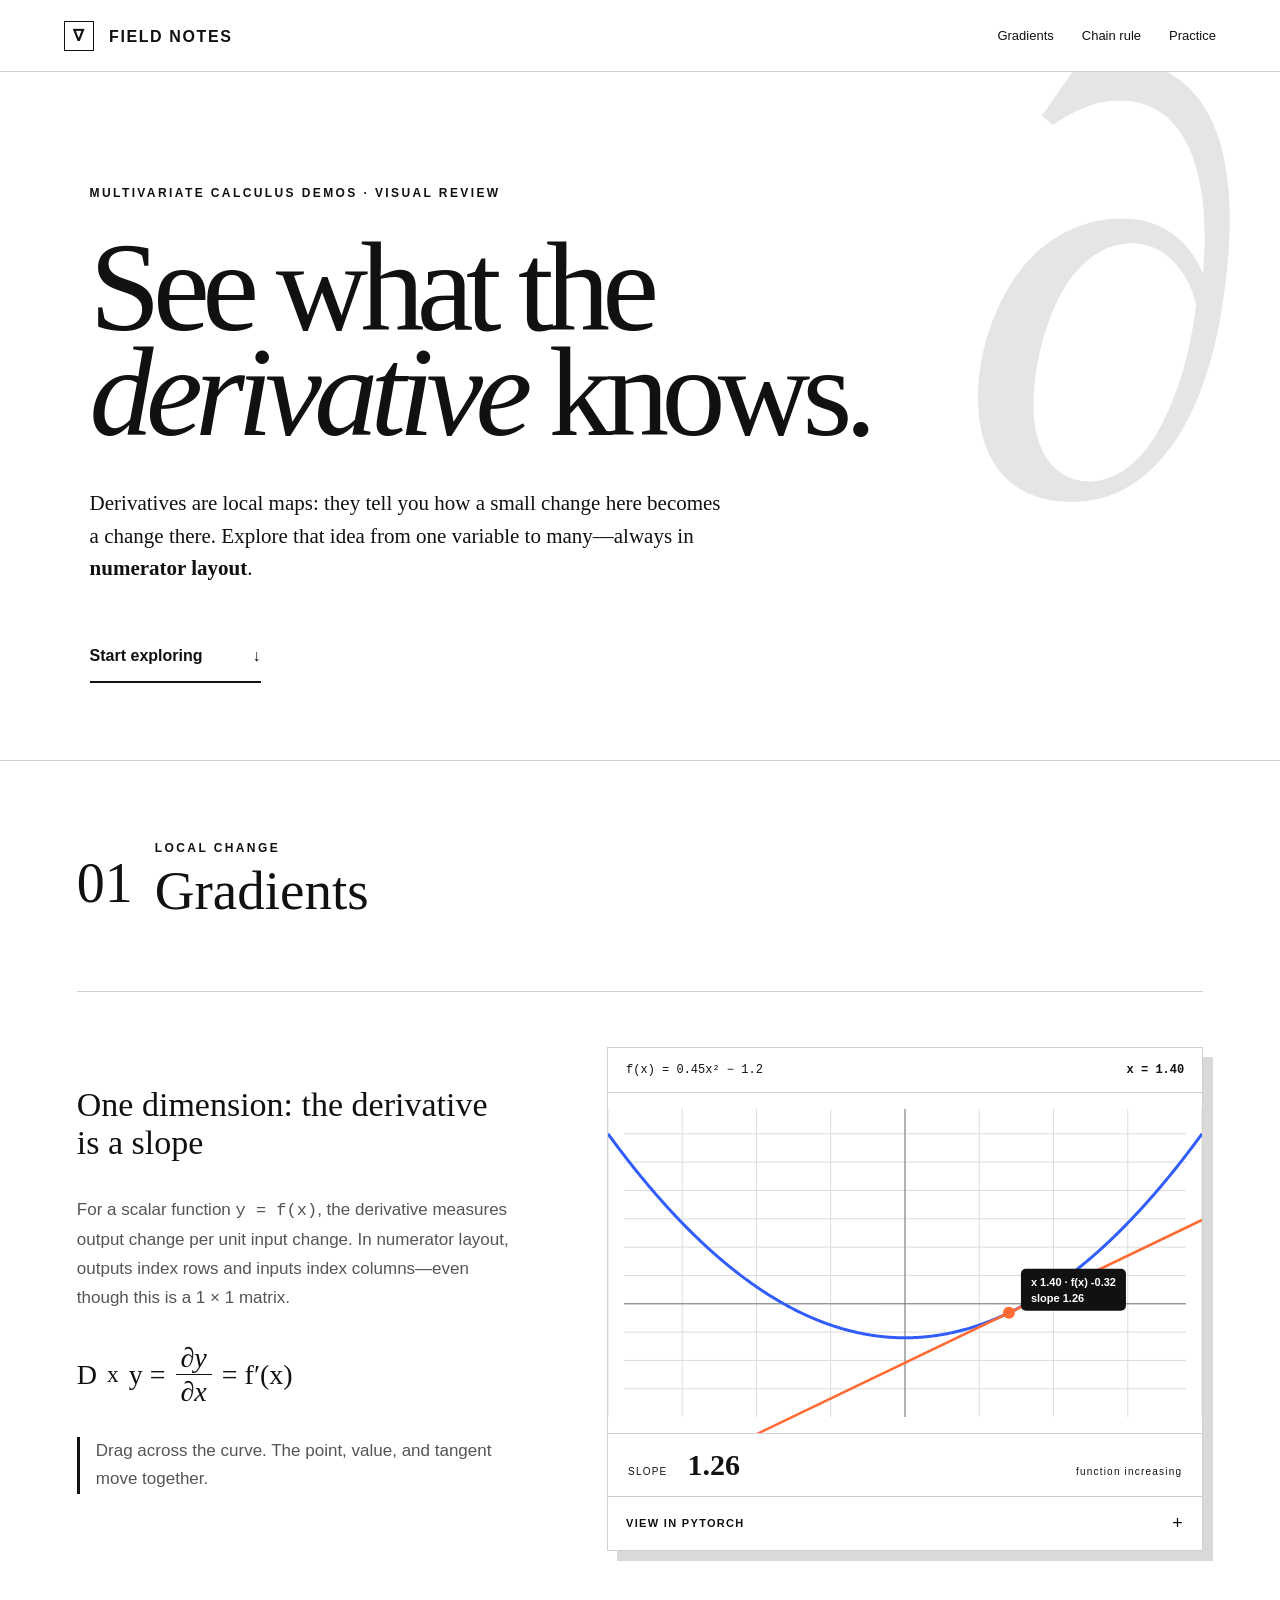
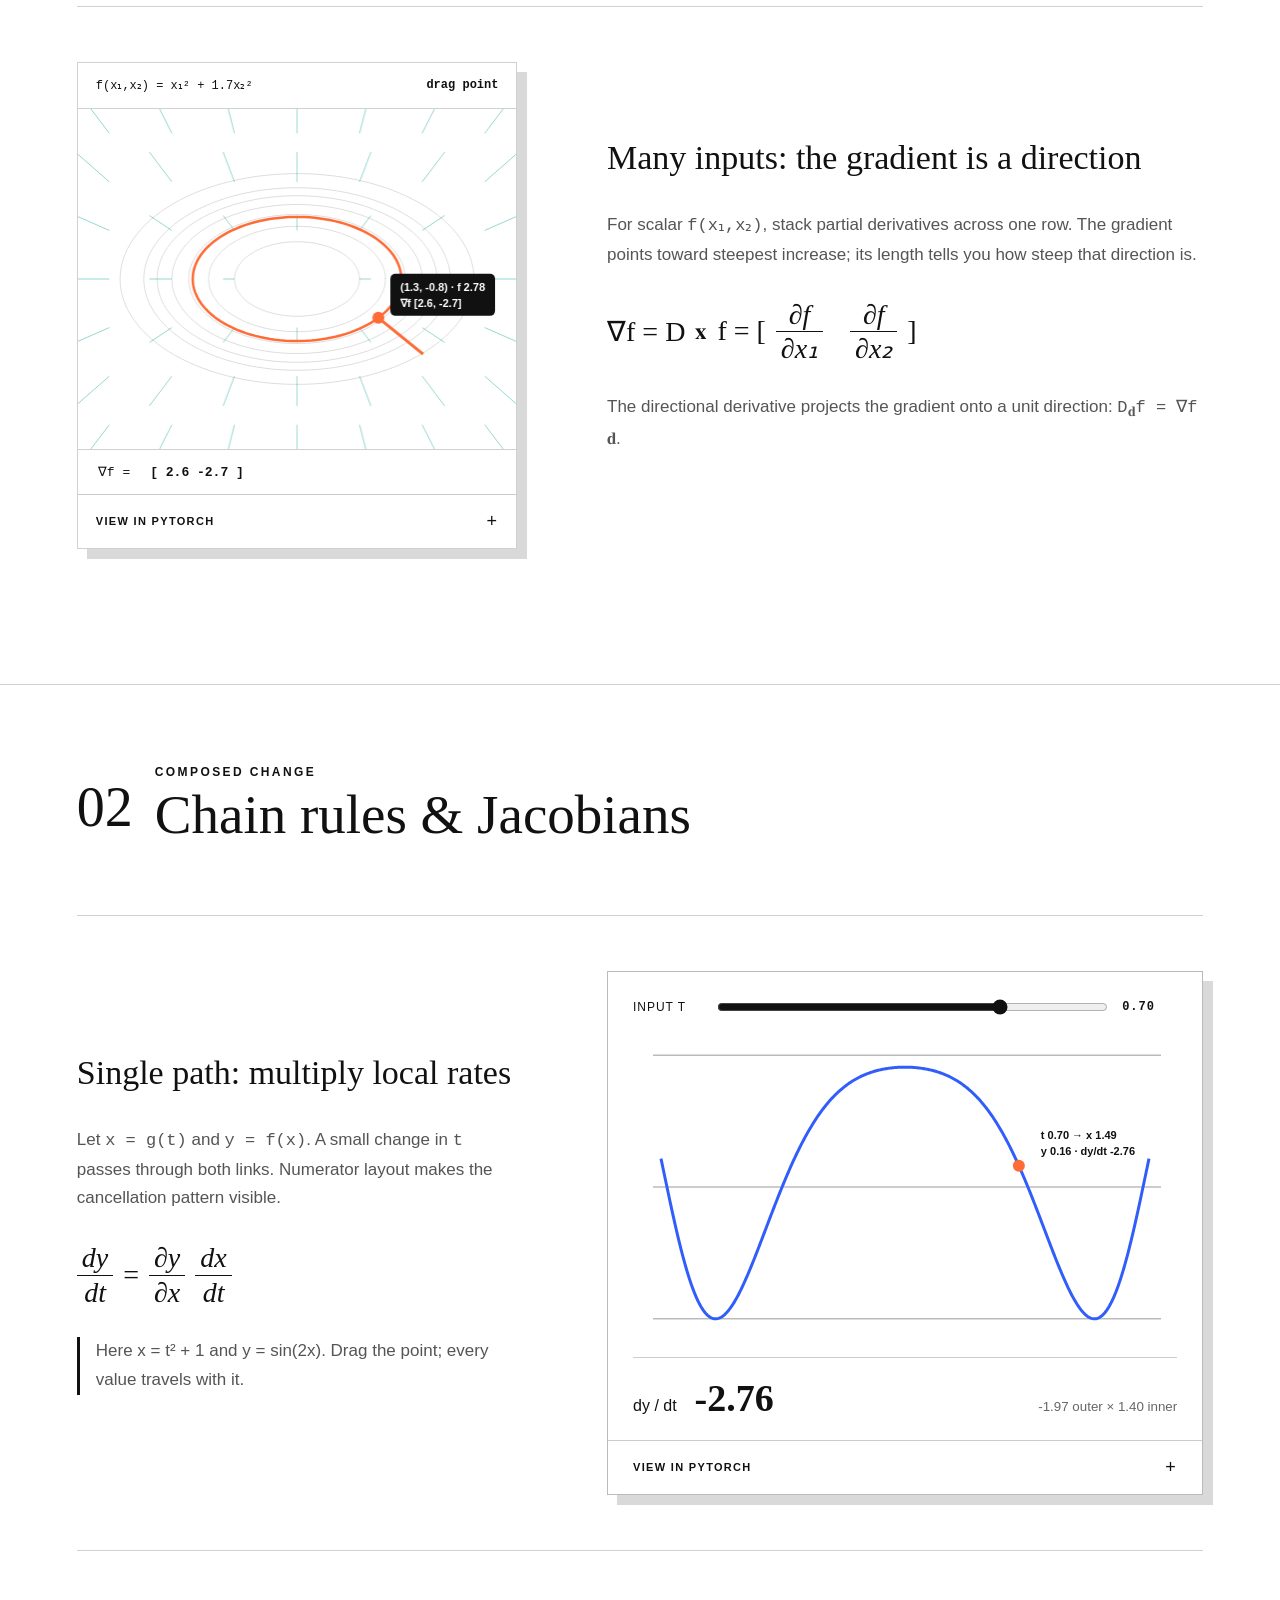
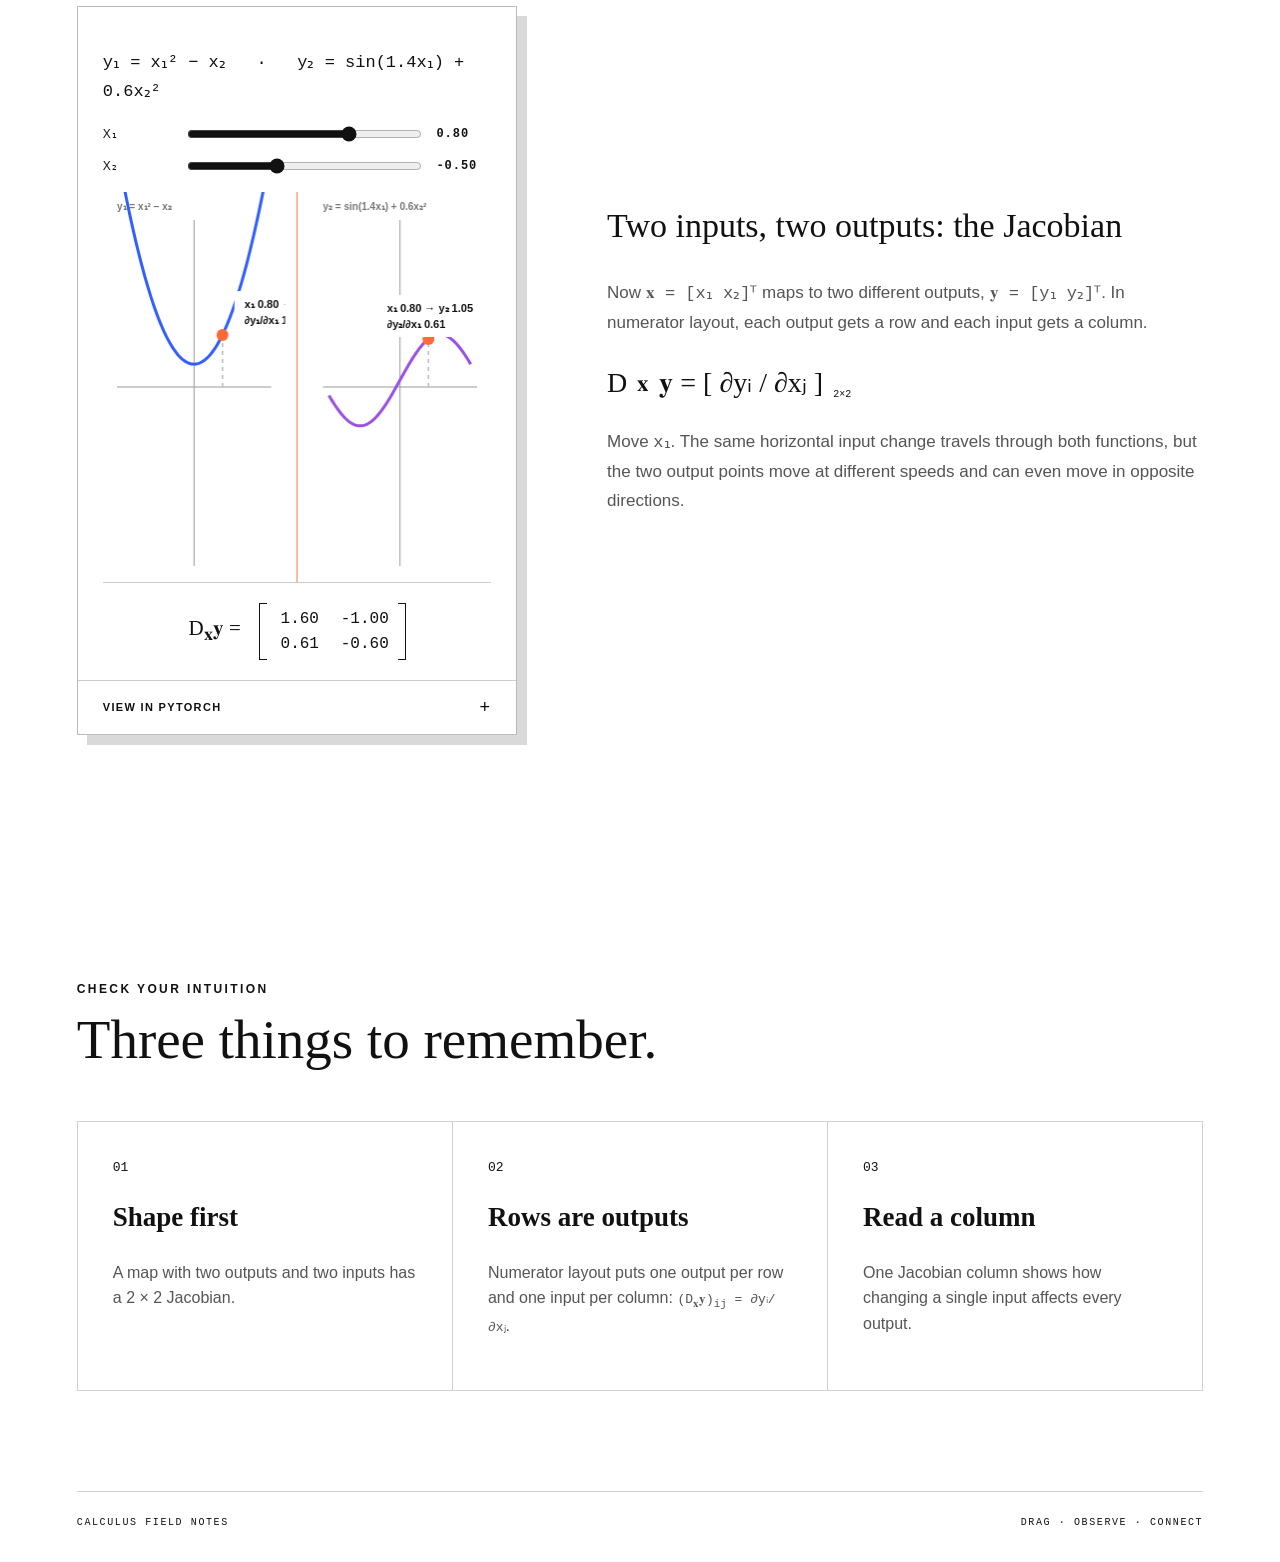
==== multivariate-calculus-demos.html @ 40717af7 "Build static multivariate calculus demos" ====
<!doctype html><html lang="en"><head><meta charset="utf-8"><meta name="viewport" content="width=device-width,initial-scale=1"><meta name="description" content="Interactive multivariate calculus demos in numerator layout."><title>Multivariate Calculus Demos</title><link rel="stylesheet" href="styles.css"><script src="app.js" defer></script></head><body>
<nav><a class="brand" href="index.html"><span>∇</span> FIELD NOTES</a><div><a href="#gradient">Gradients</a><a href="#chain">Chain rule</a><a href="#practice">Practice</a></div></nav><main>
<section class="hero" id="top"><p class="eyebrow">MULTIVARIATE CALCULUS DEMOS · VISUAL REVIEW</p><h1>See what the<br><em>derivative</em> knows.</h1><p class="lede">Derivatives are local maps: they tell you how a small change here becomes a change there. Explore that idea from one variable to many—always in <strong>numerator layout</strong>.</p><a class="start" href="#gradient">Start exploring <span>↓</span></a></section>
<section class="chapter" id="gradient"><header><span>01</span><div><p>LOCAL CHANGE</p><h2>Gradients</h2></div></header>
<div class="concept"><div><h3>One dimension: the derivative is a slope</h3><p>For a scalar function <code>y = f(x)</code>, the derivative measures output change per unit input change. In numerator layout, outputs index rows and inputs index columns—even though this is a 1 × 1 matrix.</p><div class="formula">D<sub>x</sub>y = <span class="frac"><i>∂y</i><i>∂x</i></span> = f′(x)</div><p class="hint">Drag across the curve. The point, value, and tangent move together.</p></div><div class="lab"><div class="labtop"><span>f(x) = 0.45x² − 1.2</span><b id="one-top"></b></div><canvas id="one" class="plot" aria-label="Interactive parabola"></canvas><div class="readout"><span>SLOPE</span><strong id="slope"></strong><small id="trend"></small></div><details><summary>View in PyTorch <span>+</span></summary><pre><code>import torch

x = torch.tensor(1.4, requires_grad=True)
y = 0.45 * x**2 - 1.2
y.backward()

print(y.item())       # f(x)
print(x.grad.item())  # df/dx = 0.9x</code></pre></details></div></div>
<div class="concept reverse"><div><h3>Many inputs: the gradient is a direction</h3><p>For scalar <code>f(x₁,x₂)</code>, stack partial derivatives across one row. The gradient points toward steepest increase; its length tells you how steep that direction is.</p><div class="formula">∇f = D<sub>𝐱</sub>f = [ <span class="frac"><i>∂f</i><i>∂x₁</i></span> &nbsp; <span class="frac"><i>∂f</i><i>∂x₂</i></span> ]</div><p>The directional derivative projects the gradient onto a unit direction: <code>D<sub>𝐝</sub>f = ∇f 𝐝</code>.</p></div><div class="lab"><div class="labtop"><span>f(x₁,x₂) = x₁² + 1.7x₂²</span><b>drag point</b></div><canvas id="gradient-plot" class="plot" aria-label="Interactive contour and gradient field"></canvas><div class="vector"><span>∇f =</span><strong id="grad-value"></strong></div><details><summary>View in PyTorch <span>+</span></summary><pre><code>import torch

x = torch.tensor([1.3, -0.8], requires_grad=True)
f = x[0]**2 + 1.7 * x[1]**2
f.backward()

print(f.item())  # scalar output
print(x.grad)    # [∂f/∂x₁, ∂f/∂x₂]</code></pre></details></div></div></section>
<section class="chapter dark" id="chain"><header><span>02</span><div><p>COMPOSED CHANGE</p><h2>Chain rules & Jacobians</h2></div></header>
<div class="concept"><div><h3>Single path: multiply local rates</h3><p>Let <code>x = g(t)</code> and <code>y = f(x)</code>. A small change in <code>t</code> passes through both links. Numerator layout makes the cancellation pattern visible.</p><div class="formula light"><span class="frac"><i>dy</i><i>dt</i></span> = <span class="frac"><i>∂y</i><i>∂x</i></span> <span class="frac"><i>dx</i><i>dt</i></span></div><p class="hint">Here x = t² + 1 and y = sin(2x). Drag the point; every value travels with it.</p></div><div class="chainlab"><label class="slider"><span>input t</span><input id="t-slider" type="range" min="-1.5" max="1.5" step=".01" value=".7"><b id="t-value"></b></label><canvas id="chain-plot" class="plot curveplot" aria-label="Interactive composite curve"></canvas><div class="result"><span>dy / dt</span><strong id="chain-value"></strong><small id="rates"></small></div><details><summary>View in PyTorch <span>+</span></summary><pre><code>import torch

t = torch.tensor(0.7, requires_grad=True)
x = t**2 + 1
y = torch.sin(2 * x)
y.backward()

print(t.grad.item())  # dy/dt
# autograd multiplies dy/dx by dx/dt</code></pre></details></div></div>
<div class="concept reverse"><div><h3>Two inputs, two outputs: the Jacobian</h3><p>Now <code>𝐱 = [x₁ x₂]ᵀ</code> maps to two different outputs, <code>𝐲 = [y₁ y₂]ᵀ</code>. In numerator layout, each output gets a row and each input gets a column.</p><div class="formula light">D<sub>𝐱</sub>𝐲 = [ ∂yᵢ / ∂xⱼ ] <span class="dim">2×2</span></div><p>Move <code>x₁</code>. The same horizontal input change travels through both functions, but the two output points move at different speeds and can even move in opposite directions.</p></div><div class="matrixlab"><p class="matrix-title">y₁ = x₁² − x₂ &nbsp; · &nbsp; y₂ = sin(1.4x₁) + 0.6x₂²</p><label class="slider"><span>x₁</span><input id="x1-slider" type="range" min="-2" max="2" step=".01" value=".8"><b id="x1-value"></b></label><label class="slider"><span>x₂</span><input id="x2-slider" type="range" min="-2" max="2" step=".01" value="-.5"><b id="x2-value"></b></label><canvas id="multi-plot" class="plot quadrantplot" aria-label="Two coordinated output plots"></canvas><div class="jacobian-wrap"><span>D<sub>𝐱</sub>𝐲 =</span><div class="matrix" id="jacobian"></div></div><details><summary>View in PyTorch <span>+</span></summary><pre><code>import torch

def outputs(x):
    x1, x2 = x
    y1 = x1**2 - x2
    y2 = torch.sin(1.4*x1) + 0.6*x2**2
    return torch.stack([y1, y2])

x = torch.tensor([0.8, -0.5])
J = torch.func.jacrev(outputs)(x)
print(J)  # rows: outputs, columns: inputs</code></pre></details></div></div></section>
<section class="practice" id="practice"><p class="eyebrow">CHECK YOUR INTUITION</p><h2>Three things to remember.</h2><div class="takeaways"><article><span>01</span><h3>Shape first</h3><p>A map with two outputs and two inputs has a 2 × 2 Jacobian.</p></article><article><span>02</span><h3>Rows are outputs</h3><p>Numerator layout puts one output per row and one input per column: <code>(D<sub>𝐱</sub>𝐲)<sub>ij</sub> = ∂yᵢ/∂xⱼ</code>.</p></article><article><span>03</span><h3>Read a column</h3><p>One Jacobian column shows how changing a single input affects every output.</p></article></div><div class="footerline"><span>CALCULUS FIELD NOTES</span><span>DRAG · OBSERVE · CONNECT</span></div></section>
</main></body></html>
---- styles.css ----
:root{--ink:#111;--paper:#fff;--coral:#111;--mint:#d9d9d9;--line:#d0d0d0}*{box-sizing:border-box}html{scroll-behavior:smooth}body{margin:0;background:var(--paper);color:var(--ink);font-family:Arial,Helvetica,sans-serif}nav{height:72px;display:flex;align-items:center;justify-content:space-between;padding:0 5vw;border-bottom:1px solid var(--line);position:sticky;top:0;background:rgba(255,255,255,.94);backdrop-filter:blur(10px);z-index:5}.brand{font-weight:800;letter-spacing:.1em}.brand span{display:inline-grid;place-items:center;width:30px;height:30px;border:1px solid;margin-right:9px}a{color:inherit;text-decoration:none}nav div{display:flex;gap:28px;font-size:13px}nav a:hover{color:var(--coral)}.hero{min-height:660px;padding:8vw 7vw 6vw;position:relative;overflow:hidden}.hero:after{content:"∂";position:absolute;right:2vw;top:-80px;font-family:Georgia,serif;font-size:600px;line-height:1;color:rgba(220,220,220,.55);z-index:-1}.eyebrow,.chapter header p{font-size:12px;letter-spacing:.2em;font-weight:800;color:var(--coral)}h1{font-family:Georgia,serif;font-size:clamp(64px,10vw,142px);line-height:.82;letter-spacing:-.06em;margin:35px 0 42px;font-weight:500}h1 em{color:var(--coral);font-weight:400}.lede{max-width:640px;font-family:Georgia,serif;font-size:21px;line-height:1.55}.start{display:inline-flex;gap:50px;border-bottom:2px solid;padding:16px 0;margin-top:25px;font-weight:700}.chapter{padding:80px 6vw;border-top:1px solid var(--line)}.chapter>header{display:flex;gap:22px;align-items:center;margin-bottom:65px}.chapter>header>span{font-family:Georgia,serif;font-size:56px;color:var(--coral)}.chapter header p{margin:0}.chapter h2,.practice h2{font-family:Georgia,serif;font-size:55px;font-weight:400;margin:4px 0}.concept{display:grid;grid-template-columns:minmax(280px,.85fr) minmax(420px,1.15fr);gap:7vw;align-items:center;padding:55px 0;border-top:1px solid var(--line)}.concept.reverse>div:first-child{order:2}.concept h3{font-family:Georgia,serif;font-size:34px;font-weight:400;margin-top:0}.concept p{font-size:17px;line-height:1.7;color:#555555}.concept code{font-family:monospace}.formula{font-family:Georgia,serif;font-size:28px;margin:28px 0;display:flex;align-items:center;gap:10px}.frac{display:inline-flex;flex-direction:column;vertical-align:middle;text-align:center;line-height:1.05}.frac i{font-style:italic;padding:2px 5px}.frac i:first-child{border-bottom:1.5px solid}.hint{border-left:3px solid var(--coral);padding-left:16px}.lab,.chainlab,.matrixlab{background:#fff;border:1px solid var(--line);box-shadow:10px 10px 0 var(--mint)}.labtop{display:flex;justify-content:space-between;padding:15px 18px;border-bottom:1px solid var(--line);font:12px monospace}.labtop b{color:var(--coral)}.plot{display:block;width:100%;height:340px;touch-action:none;cursor:crosshair}.readout,.vector{border-top:1px solid var(--line);padding:14px 20px;display:flex;align-items:baseline;gap:20px}.readout span,.readout small{font-size:10px;letter-spacing:.12em}.readout strong{font-family:Georgia,serif;font-size:30px;color:var(--coral)}.readout small{margin-left:auto}.vector{font-family:monospace}.vector strong{color:var(--coral)}.dark{background:var(--ink);color:var(--paper);--line:#d0d0d0}.dark .concept p{color:#555555}.light{color:var(--mint)}.chainlab,.matrixlab{background:#ffffff;border-color:#999999;box-shadow:10px 10px 0 #d9d9d9;padding:25px}.slider{display:grid;grid-template-columns:70px 1fr 55px;gap:12px;align-items:center;font-size:12px;text-transform:uppercase;letter-spacing:.08em}.slider input{accent-color:var(--coral)}.slider b{font-family:monospace;color:var(--mint)}.result{border-top:1px solid #999999;padding-top:18px;display:flex;gap:18px;align-items:baseline}.result strong{font-family:Georgia,serif;color:var(--coral);font-size:38px}.result small{margin-left:auto;color:#777777}.dim{font:10px monospace;color:var(--coral);align-self:flex-end}.matrixlab .slider{margin:12px 0}.matrix-title{color:var(--paper)!important;font-family:monospace}.compact{font-size:21px;margin:10px 0}.practice{padding:100px 6vw 35px}.takeaways{display:grid;grid-template-columns:repeat(3,1fr);gap:1px;background:var(--line);border:1px solid var(--line);margin-top:50px}.takeaways article{background:var(--paper);padding:35px}.takeaways article>span{color:var(--coral);font:13px monospace}.takeaways h3{font-family:Georgia,serif;font-size:27px}.takeaways p{line-height:1.6;color:#555}.footerline{display:flex;justify-content:space-between;font:10px monospace;letter-spacing:.16em;border-top:1px solid var(--line);margin-top:100px;padding-top:25px}
@media(max-width:800px){nav div{display:none}.hero{min-height:560px;padding-top:100px}.hero:after{font-size:400px}h1{font-size:68px}.concept{grid-template-columns:1fr;gap:25px}.concept.reverse>div:first-child{order:0}.plot{height:280px}.takeaways{grid-template-columns:1fr}.chapter{padding:65px 5vw}.chapter h2,.practice h2{font-size:43px}.formula{font-size:23px}.footerline{margin-top:60px}}
@media(prefers-reduced-motion:reduce){html{scroll-behavior:auto}}
.contents-page{min-height:100vh}.contents-page nav div{font:10px monospace;letter-spacing:.16em}.contents-shell{padding:0 6vw}.contents-hero{min-height:520px;padding:8vw 1vw 5vw;position:relative;border-bottom:1px solid var(--line)}.contents-hero:after{content:"∇";position:absolute;right:1vw;top:0;font-family:Georgia,serif;font-size:360px;line-height:1;color:rgba(220,220,220,.55);z-index:-1}.contents-hero h1{margin:25px 0 38px}.contents-list{padding:70px 0 110px}.contents-label{display:flex;justify-content:space-between;padding:0 5px 18px;font:10px monospace;letter-spacing:.16em;color:#686b66}.contents-entry{display:grid;grid-template-columns:90px 1fr 70px;align-items:center;border-top:1px solid var(--ink);border-bottom:1px solid var(--ink);padding:32px 12px;transition:background .2s,color .2s}.contents-entry:hover{background:var(--ink);color:var(--paper)}.entry-number{font:18px Georgia,serif;color:var(--coral)}.entry-copy{display:flex;align-items:baseline;gap:25px}.entry-copy small{font:10px monospace;letter-spacing:.12em}.entry-copy strong{font:400 clamp(28px,4vw,55px) Georgia,serif}.entry-copy em{margin-left:auto;font:14px Georgia,serif;color:#747771}.entry-arrow{justify-self:end;font-size:32px;color:var(--coral)}.contents-empty{display:grid;grid-template-columns:90px 1fr;border-bottom:1px solid var(--line);padding:30px 12px;color:#9a9a94}.contents-empty>span{font:16px Georgia,serif}.contents-empty p{margin:0;font:20px Georgia,serif}.contents-footer{display:flex;justify-content:space-between;border-top:1px solid var(--line);padding:25px 0 35px;font:10px monospace;letter-spacing:.16em}
@media(max-width:800px){.contents-hero{min-height:480px;padding-top:100px}.contents-hero:after{font-size:260px;right:-30px}.contents-entry{grid-template-columns:45px 1fr 35px}.entry-copy{display:block}.entry-copy>*{display:block;margin:5px 0!important}.entry-copy strong{font-size:31px}.contents-empty{grid-template-columns:45px 1fr}}
.quadrantplot{height:390px;margin-top:16px}.jacobian-wrap{display:flex;align-items:center;justify-content:center;gap:18px;border-top:1px solid #999999;padding-top:20px;font-family:Georgia,serif;font-size:21px}.matrix{display:grid;grid-template-columns:repeat(2,58px);position:relative;padding:7px 12px;gap:7px;text-align:center;font:16px monospace;color:var(--mint)}.matrix:before,.matrix:after{content:"";position:absolute;top:0;bottom:0;width:7px;border-top:1px solid var(--mint);border-bottom:1px solid var(--mint)}.matrix:before{left:0;border-left:1px solid var(--mint)}.matrix:after{right:0;border-right:1px solid var(--mint)}
.dark{background:#fff;color:#111;--line:#d0d0d0}.dark .concept p{color:#555}.light{color:#111}.chainlab,.matrixlab{background:#fff;border-color:#bbb;box-shadow:10px 10px 0 #d9d9d9;color:#111}.matrix-title{color:#111!important}.slider b,.matrix{color:#111}.result{border-color:#ccc}.result strong{color:#111}.result small{color:#666}.jacobian-wrap{border-color:#ccc}.matrix:before,.matrix:after{border-color:#111}.hero:after,.contents-hero:after{color:#e5e5e5}nav{background:rgba(255,255,255,.94)}details{border-top:1px solid #ccc;margin-top:0}details summary{display:flex;justify-content:space-between;align-items:center;padding:16px 18px;cursor:pointer;font:700 11px Arial;letter-spacing:.12em;text-transform:uppercase;list-style:none}details summary::-webkit-details-marker{display:none}details summary span{font-size:18px;font-weight:400;transition:transform .2s}details[open] summary span{transform:rotate(45deg)}details pre{margin:0;padding:20px;overflow:auto;background:#111;color:#eee;border-top:1px solid #333;font:13px/1.6 monospace;text-align:left}details code{font-family:inherit}.chainlab details,.matrixlab details{margin:20px -25px -25px}.chainlab details summary,.matrixlab details summary{padding-left:25px;padding-right:25px}
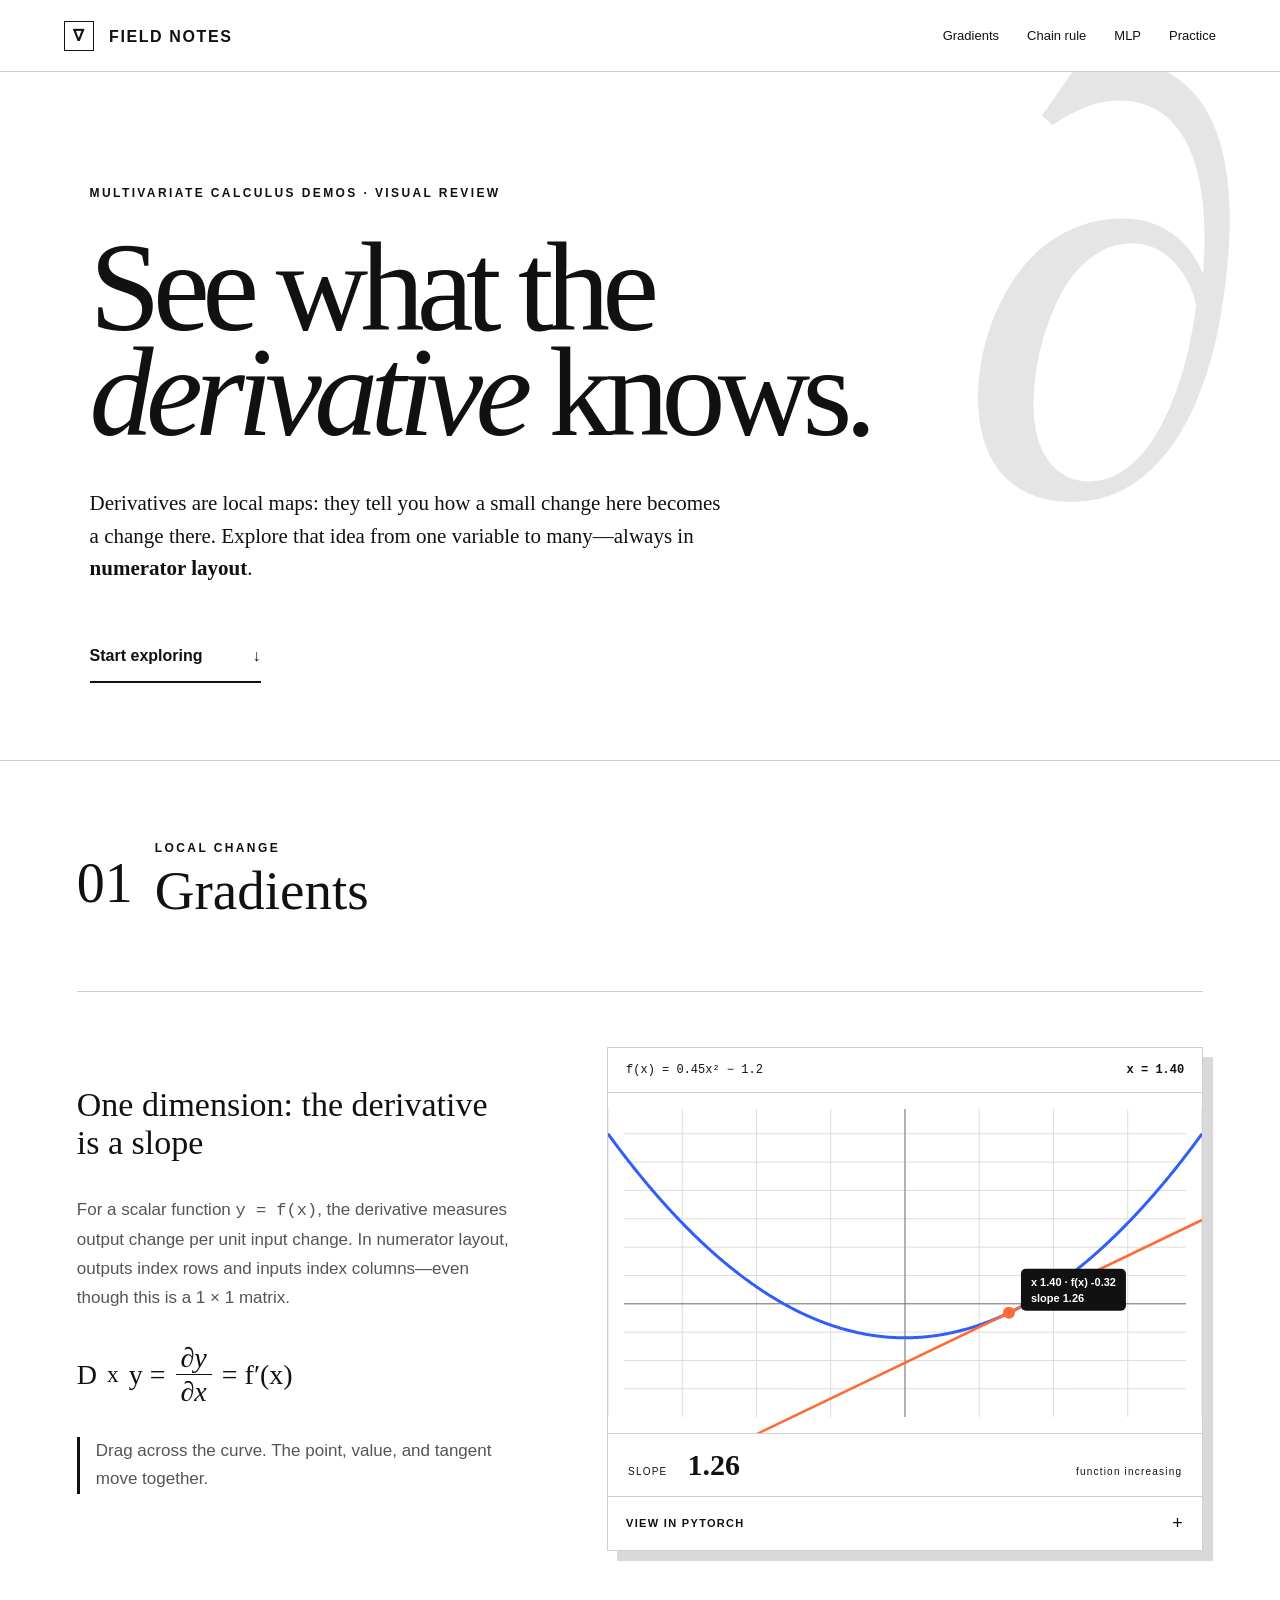
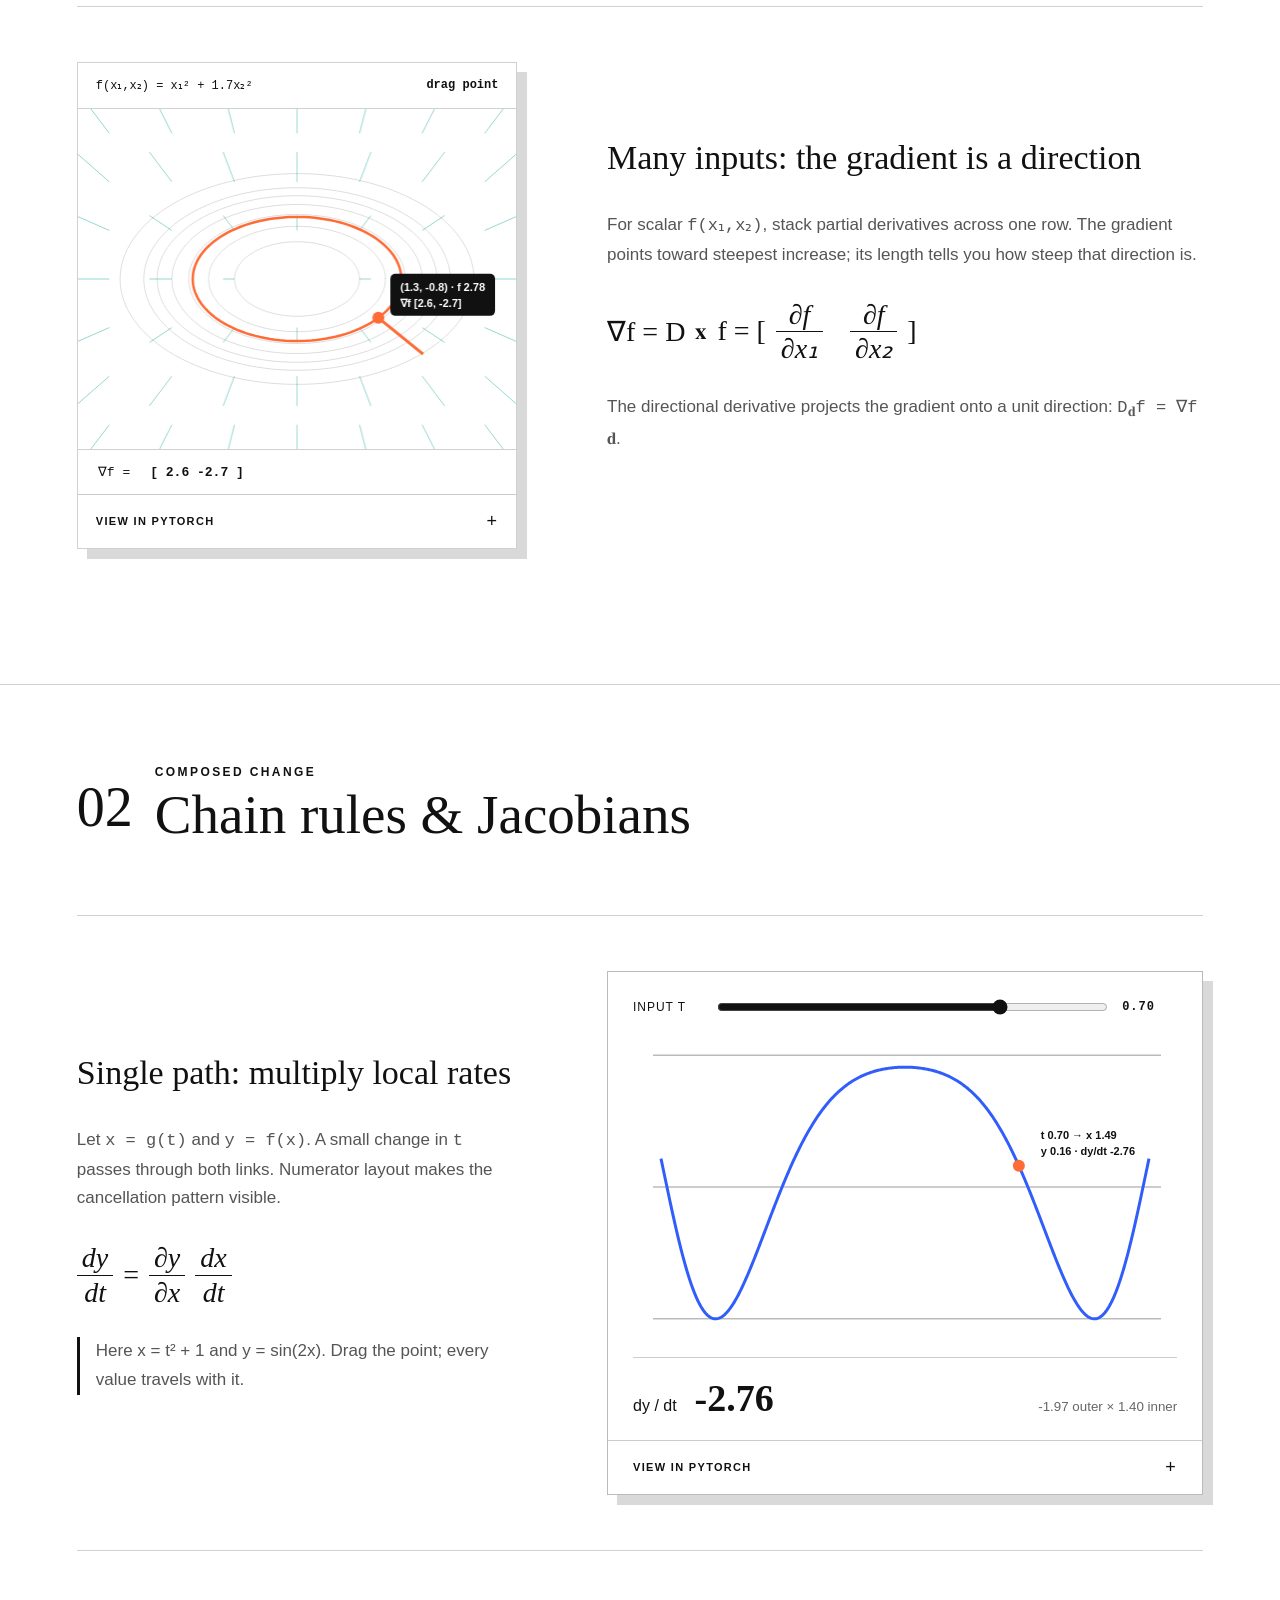
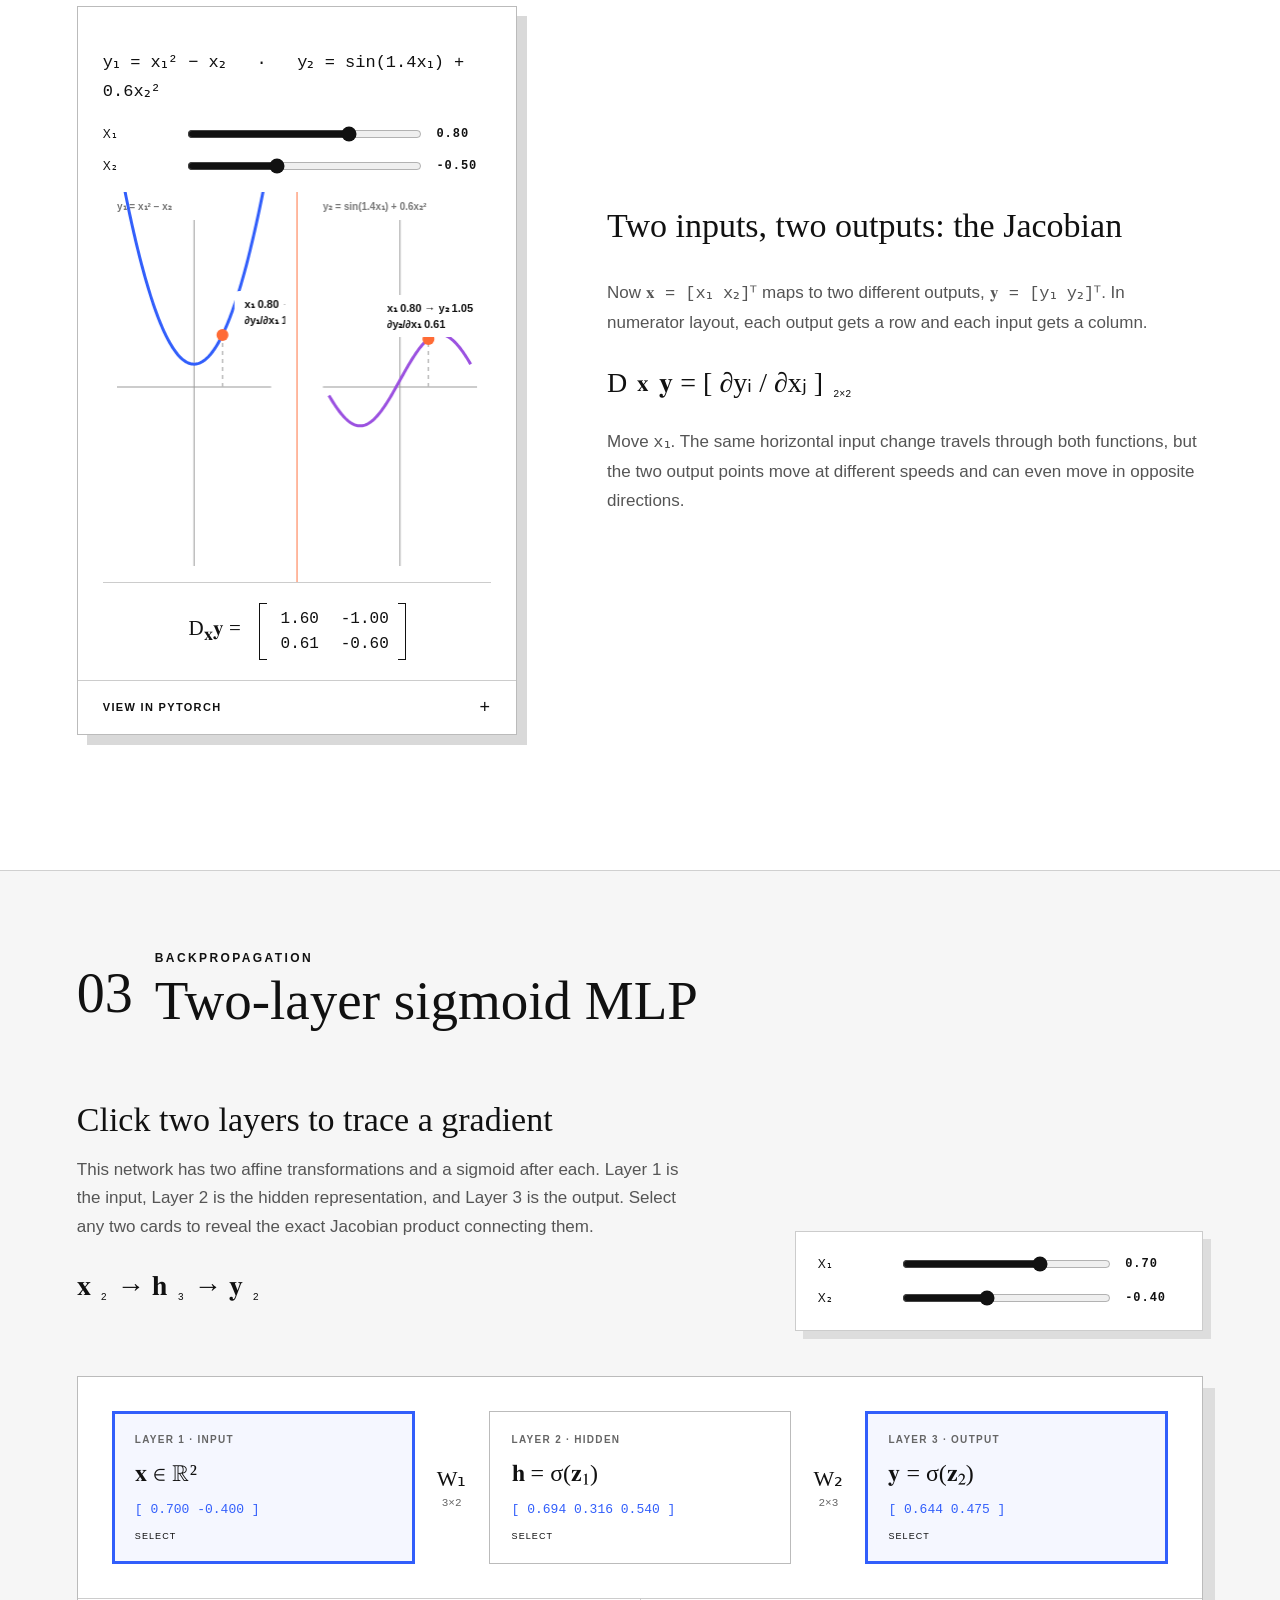
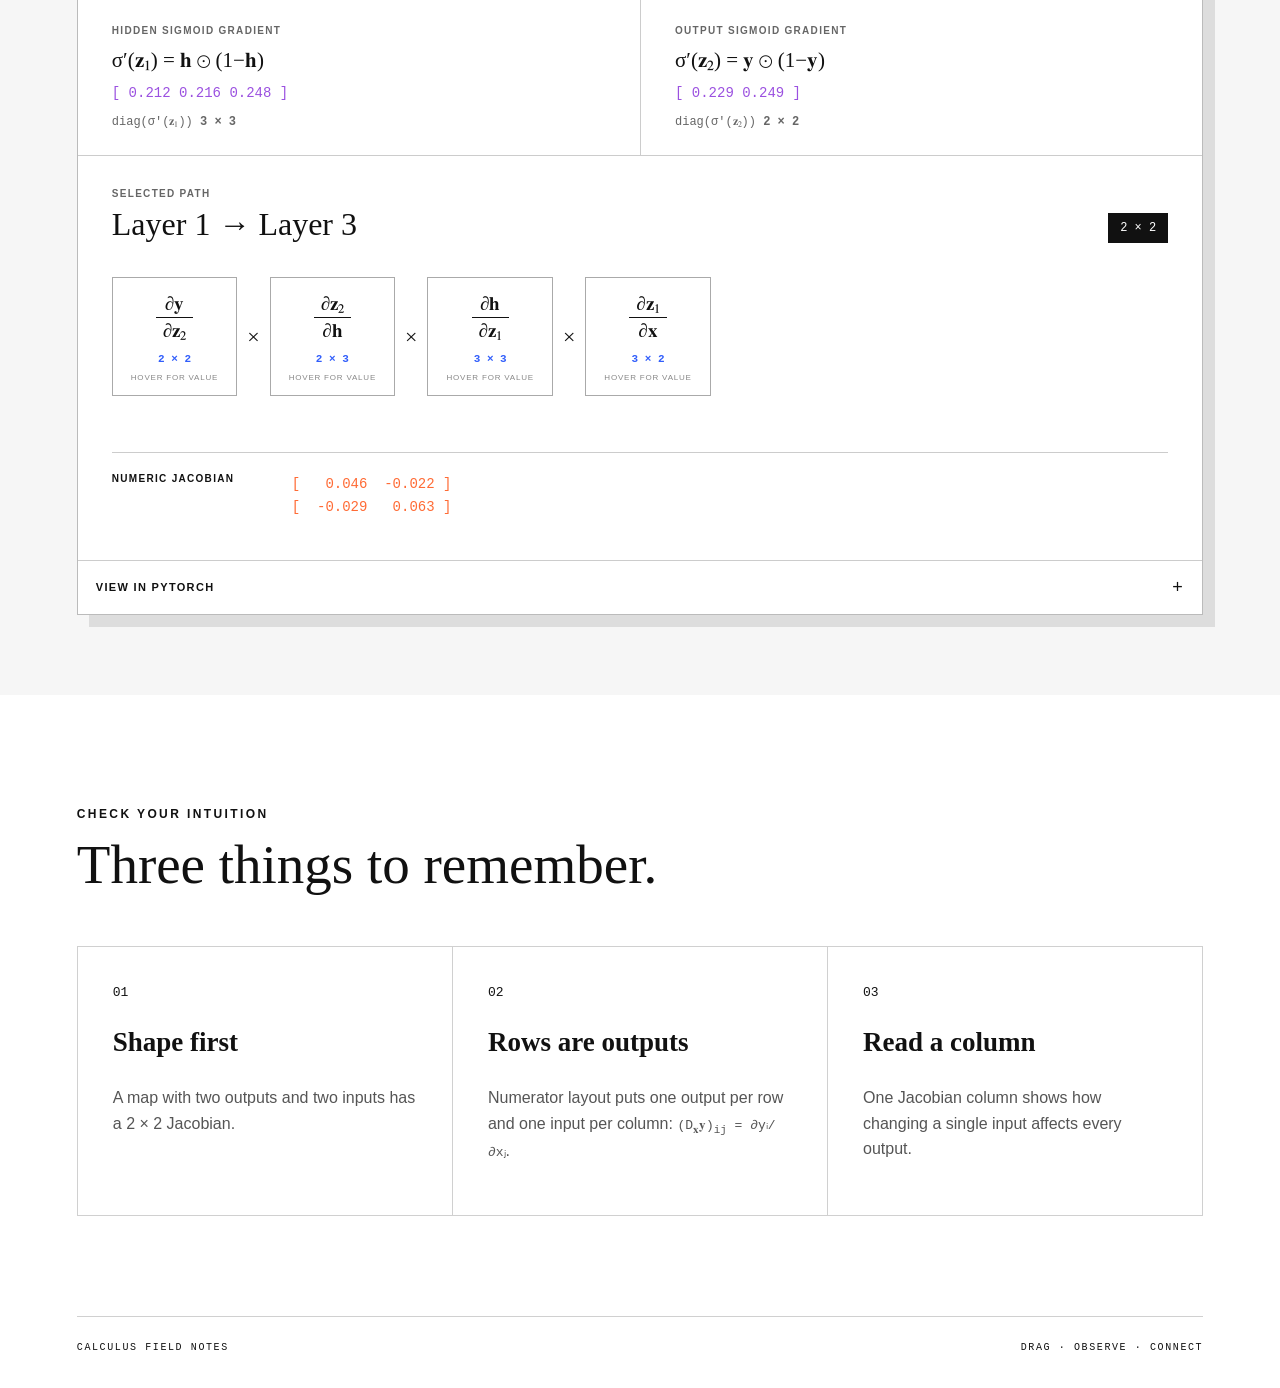
==== commit e081fe23: "Add interactive MLP gradient chain demo" ====
--- a/multivariate-calculus-demos.html
+++ b/multivariate-calculus-demos.html
@@ -1,5 +1,5 @@
 <!doctype html><html lang="en"><head><meta charset="utf-8"><meta name="viewport" content="width=device-width,initial-scale=1"><meta name="description" content="Interactive multivariate calculus demos in numerator layout."><title>Multivariate Calculus Demos</title><link rel="stylesheet" href="styles.css"><script src="app.js" defer></script></head><body>
-<nav><a class="brand" href="index.html"><span>∇</span> FIELD NOTES</a><div><a href="#gradient">Gradients</a><a href="#chain">Chain rule</a><a href="#practice">Practice</a></div></nav><main>
+<nav><a class="brand" href="index.html"><span>∇</span> FIELD NOTES</a><div><a href="#gradient">Gradients</a><a href="#chain">Chain rule</a><a href="#mlp">MLP</a><a href="#practice">Practice</a></div></nav><main>
 <section class="hero" id="top"><p class="eyebrow">MULTIVARIATE CALCULUS DEMOS · VISUAL REVIEW</p><h1>See what the<br><em>derivative</em> knows.</h1><p class="lede">Derivatives are local maps: they tell you how a small change here becomes a change there. Explore that idea from one variable to many—always in <strong>numerator layout</strong>.</p><a class="start" href="#gradient">Start exploring <span>↓</span></a></section>
 <section class="chapter" id="gradient"><header><span>01</span><div><p>LOCAL CHANGE</p><h2>Gradients</h2></div></header>
 <div class="concept"><div><h3>One dimension: the derivative is a slope</h3><p>For a scalar function <code>y = f(x)</code>, the derivative measures output change per unit input change. In numerator layout, outputs index rows and inputs index columns—even though this is a 1 × 1 matrix.</p><div class="formula">D<sub>x</sub>y = <span class="frac"><i>∂y</i><i>∂x</i></span> = f′(x)</div><p class="hint">Drag across the curve. The point, value, and tangent move together.</p></div><div class="lab"><div class="labtop"><span>f(x) = 0.45x² − 1.2</span><b id="one-top"></b></div><canvas id="one" class="plot" aria-label="Interactive parabola"></canvas><div class="readout"><span>SLOPE</span><strong id="slope"></strong><small id="trend"></small></div><details><summary>View in PyTorch <span>+</span></summary><pre><code>import torch
@@ -39,5 +39,24 @@
 x = torch.tensor([0.8, -0.5])
 J = torch.func.jacrev(outputs)(x)
 print(J)  # rows: outputs, columns: inputs</code></pre></details></div></div></section>
+<section class="chapter mlp-chapter" id="mlp"><header><span>03</span><div><p>BACKPROPAGATION</p><h2>Two-layer sigmoid MLP</h2></div></header>
+<div class="mlp-intro"><div><h3>Click two layers to trace a gradient</h3><p>This network has two affine transformations and a sigmoid after each. Layer 1 is the input, Layer 2 is the hidden representation, and Layer 3 is the output. Select any two cards to reveal the exact Jacobian product connecting them.</p><div class="formula">𝐱 <span class="dim">2</span> → 𝐡 <span class="dim">3</span> → 𝐲 <span class="dim">2</span></div></div><div class="mlp-controls"><label class="slider"><span>x₁</span><input id="mx1-slider" type="range" min="-2" max="2" step=".01" value=".7"><b id="mx1-value"></b></label><label class="slider"><span>x₂</span><input id="mx2-slider" type="range" min="-2" max="2" step=".01" value="-.4"><b id="mx2-value"></b></label></div></div>
+<div class="mlp-lab"><div class="network-flow" aria-label="Three selectable network layers"><button class="layer-card selected" data-layer="1"><small>LAYER 1 · INPUT</small><strong>𝐱 ∈ ℝ²</strong><code id="mlp-x"></code><span>select</span></button><div class="network-arrow"><b>W₁</b><small>3×2</small></div><button class="layer-card" data-layer="2"><small>LAYER 2 · HIDDEN</small><strong>𝐡 = σ(𝐳₁)</strong><code id="mlp-h"></code><span>select</span></button><div class="network-arrow"><b>W₂</b><small>2×3</small></div><button class="layer-card selected" data-layer="3"><small>LAYER 3 · OUTPUT</small><strong>𝐲 = σ(𝐳₂)</strong><code id="mlp-y"></code><span>select</span></button></div>
+<div class="sigmoid-grads"><article><small>HIDDEN SIGMOID GRADIENT</small><h3>σ′(𝐳₁) = 𝐡 ⊙ (1−𝐡)</h3><code id="sigmoid-1"></code><p>diag(σ′(𝐳₁)) <b>3 × 3</b></p></article><article><small>OUTPUT SIGMOID GRADIENT</small><h3>σ′(𝐳₂) = 𝐲 ⊙ (1−𝐲)</h3><code id="sigmoid-2"></code><p>diag(σ′(𝐳₂)) <b>2 × 2</b></p></article></div>
+<div class="gradient-chain"><div class="chain-heading"><div><small>SELECTED PATH</small><h3 id="chain-title">Layer 1 → Layer 3</h3></div><span id="chain-shape">2 × 2</span></div><div class="chain-factors" id="mlp-chain"></div><div class="chain-result"><span>NUMERIC JACOBIAN</span><pre id="mlp-result"></pre></div></div>
+<details><summary>View in PyTorch <span>+</span></summary><pre><code>import torch
+
+W1 = torch.tensor([[.8,-.4],[-.3,.9],[.5,.6]])
+b1 = torch.tensor([.1,-.2,.05])
+W2 = torch.tensor([[.7,-.5,.4],[-.6,.8,.3]])
+b2 = torch.tensor([.05,-.1])
+
+def mlp(x):
+    h = torch.sigmoid(W1 @ x + b1)
+    return torch.sigmoid(W2 @ h + b2)
+
+x = torch.tensor([.7,-.4])
+J = torch.func.jacrev(mlp)(x)
+print(J)  # ∂y/∂x, shape [2, 2]</code></pre></details></div></section>
 <section class="practice" id="practice"><p class="eyebrow">CHECK YOUR INTUITION</p><h2>Three things to remember.</h2><div class="takeaways"><article><span>01</span><h3>Shape first</h3><p>A map with two outputs and two inputs has a 2 × 2 Jacobian.</p></article><article><span>02</span><h3>Rows are outputs</h3><p>Numerator layout puts one output per row and one input per column: <code>(D<sub>𝐱</sub>𝐲)<sub>ij</sub> = ∂yᵢ/∂xⱼ</code>.</p></article><article><span>03</span><h3>Read a column</h3><p>One Jacobian column shows how changing a single input affects every output.</p></article></div><div class="footerline"><span>CALCULUS FIELD NOTES</span><span>DRAG · OBSERVE · CONNECT</span></div></section>
 </main></body></html>
--- a/styles.css
+++ b/styles.css
@@ -5,3 +5,5 @@
 @media(max-width:800px){.contents-hero{min-height:480px;padding-top:100px}.contents-hero:after{font-size:260px;right:-30px}.contents-entry{grid-template-columns:45px 1fr 35px}.entry-copy{display:block}.entry-copy>*{display:block;margin:5px 0!important}.entry-copy strong{font-size:31px}.contents-empty{grid-template-columns:45px 1fr}}
 .quadrantplot{height:390px;margin-top:16px}.jacobian-wrap{display:flex;align-items:center;justify-content:center;gap:18px;border-top:1px solid #999999;padding-top:20px;font-family:Georgia,serif;font-size:21px}.matrix{display:grid;grid-template-columns:repeat(2,58px);position:relative;padding:7px 12px;gap:7px;text-align:center;font:16px monospace;color:var(--mint)}.matrix:before,.matrix:after{content:"";position:absolute;top:0;bottom:0;width:7px;border-top:1px solid var(--mint);border-bottom:1px solid var(--mint)}.matrix:before{left:0;border-left:1px solid var(--mint)}.matrix:after{right:0;border-right:1px solid var(--mint)}
 .dark{background:#fff;color:#111;--line:#d0d0d0}.dark .concept p{color:#555}.light{color:#111}.chainlab,.matrixlab{background:#fff;border-color:#bbb;box-shadow:10px 10px 0 #d9d9d9;color:#111}.matrix-title{color:#111!important}.slider b,.matrix{color:#111}.result{border-color:#ccc}.result strong{color:#111}.result small{color:#666}.jacobian-wrap{border-color:#ccc}.matrix:before,.matrix:after{border-color:#111}.hero:after,.contents-hero:after{color:#e5e5e5}nav{background:rgba(255,255,255,.94)}details{border-top:1px solid #ccc;margin-top:0}details summary{display:flex;justify-content:space-between;align-items:center;padding:16px 18px;cursor:pointer;font:700 11px Arial;letter-spacing:.12em;text-transform:uppercase;list-style:none}details summary::-webkit-details-marker{display:none}details summary span{font-size:18px;font-weight:400;transition:transform .2s}details[open] summary span{transform:rotate(45deg)}details pre{margin:0;padding:20px;overflow:auto;background:#111;color:#eee;border-top:1px solid #333;font:13px/1.6 monospace;text-align:left}details code{font-family:inherit}.chainlab details,.matrixlab details{margin:20px -25px -25px}.chainlab details summary,.matrixlab details summary{padding-left:25px;padding-right:25px}
+.mlp-chapter{background:#f6f6f6}.mlp-intro{display:grid;grid-template-columns:1fr minmax(320px,.65fr);gap:7vw;align-items:end;padding-bottom:45px}.mlp-intro h3{font:400 34px Georgia,serif;margin:0 0 12px}.mlp-intro p{max-width:700px;color:#555;font-size:17px;line-height:1.7}.mlp-controls{background:#fff;border:1px solid #ccc;padding:22px;box-shadow:8px 8px 0 #ddd}.mlp-controls .slider+.slider{margin-top:14px}.mlp-lab{background:#fff;border:1px solid #bbb;box-shadow:12px 12px 0 #ddd}.network-flow{display:grid;grid-template-columns:1fr 74px 1fr 74px 1fr;align-items:center;padding:34px}.layer-card{appearance:none;text-align:left;background:#fff;border:1px solid #bbb;padding:22px;min-height:150px;cursor:pointer;color:#111;transition:.18s}.layer-card:hover{transform:translateY(-2px);border-color:#111}.layer-card.selected{border:3px solid #315efb;background:#f5f7ff;padding:20px}.layer-card small,.sigmoid-grads small,.chain-heading small{display:block;font:700 10px Arial;letter-spacing:.13em;color:#666}.layer-card strong{display:block;font:24px Georgia,serif;margin:15px 0}.layer-card code{display:block;font:13px monospace;color:#315efb}.layer-card>span{display:block;margin-top:14px;font:9px Arial;text-transform:uppercase;letter-spacing:.12em}.network-arrow{text-align:center}.network-arrow b{display:block;font:22px Georgia,serif}.network-arrow small{font:11px monospace;color:#666}.sigmoid-grads{display:grid;grid-template-columns:1fr 1fr;border-top:1px solid #ccc;border-bottom:1px solid #ccc}.sigmoid-grads article{padding:26px 34px}.sigmoid-grads article+article{border-left:1px solid #ccc}.sigmoid-grads h3{font:21px Georgia,serif;margin:12px 0}.sigmoid-grads code{display:block;color:#9b51e0;font:14px monospace}.sigmoid-grads p{margin:14px 0 0;color:#666;font:12px monospace}.gradient-chain{padding:32px 34px}.chain-heading{display:flex;align-items:end;justify-content:space-between}.chain-heading h3{font:32px Georgia,serif;margin:7px 0 0}.chain-heading>span{background:#111;color:#fff;padding:8px 12px;font:12px monospace}.chain-factors{display:flex;align-items:center;gap:10px;overflow:auto;padding:34px 0 56px}.factor{position:relative;flex:0 0 auto;border:1px solid #aaa;padding:13px 18px;min-width:125px;text-align:center;cursor:help;background:#fff}.factor:hover,.factor:focus{border-color:#315efb;outline:2px solid #dce4ff}.derivative-frac{display:inline-flex!important;flex-direction:column;color:#111!important;margin:0!important;font:19px Georgia,serif!important}.derivative-frac b{display:block;font:inherit;padding:2px 7px}.derivative-frac b:first-child{border-bottom:1.5px solid #111}.factor-shape{display:block!important;color:#315efb!important;font:700 11px monospace!important;margin-top:9px!important}.hover-hint{display:block!important;color:#888!important;font:8px Arial!important;letter-spacing:.1em;text-transform:uppercase;margin-top:8px!important}.factor-tooltip{display:none!important;position:absolute;z-index:4;left:50%;top:calc(100% + 9px);transform:translateX(-50%);min-width:max-content;background:#111;color:#fff!important;padding:12px 14px;margin:0!important;text-align:left;box-shadow:5px 5px 0 #bbb}.factor-tooltip:before{content:"";position:absolute;bottom:100%;left:50%;border:6px solid transparent;border-bottom-color:#111;transform:translateX(-50%)}.factor:hover .factor-tooltip,.factor:focus .factor-tooltip{display:block!important}.factor-tooltip small{display:block;font:8px Arial;letter-spacing:.12em;color:#aaa;margin-bottom:8px}.factor-tooltip code{display:block;font:10px/1.4 monospace;white-space:pre;color:#fff}.factor-op{font:22px Georgia,serif}.chain-result{display:grid;grid-template-columns:180px 1fr;align-items:start;border-top:1px solid #ccc;padding-top:20px}.chain-result>span{font:700 10px Arial;letter-spacing:.13em}.chain-result pre{margin:0;color:#ff6b35;font:14px/1.6 monospace;white-space:pre-wrap}.mlp-lab>details{margin-top:10px}.selection-help{color:#666;font:14px monospace}
+@media(max-width:800px){.mlp-intro{grid-template-columns:1fr}.network-flow{grid-template-columns:1fr;padding:20px;gap:10px}.network-arrow{padding:8px;transform:rotate(90deg)}.sigmoid-grads{grid-template-columns:1fr}.sigmoid-grads article+article{border-left:0;border-top:1px solid #ccc}.chain-result{grid-template-columns:1fr;gap:12px}}
